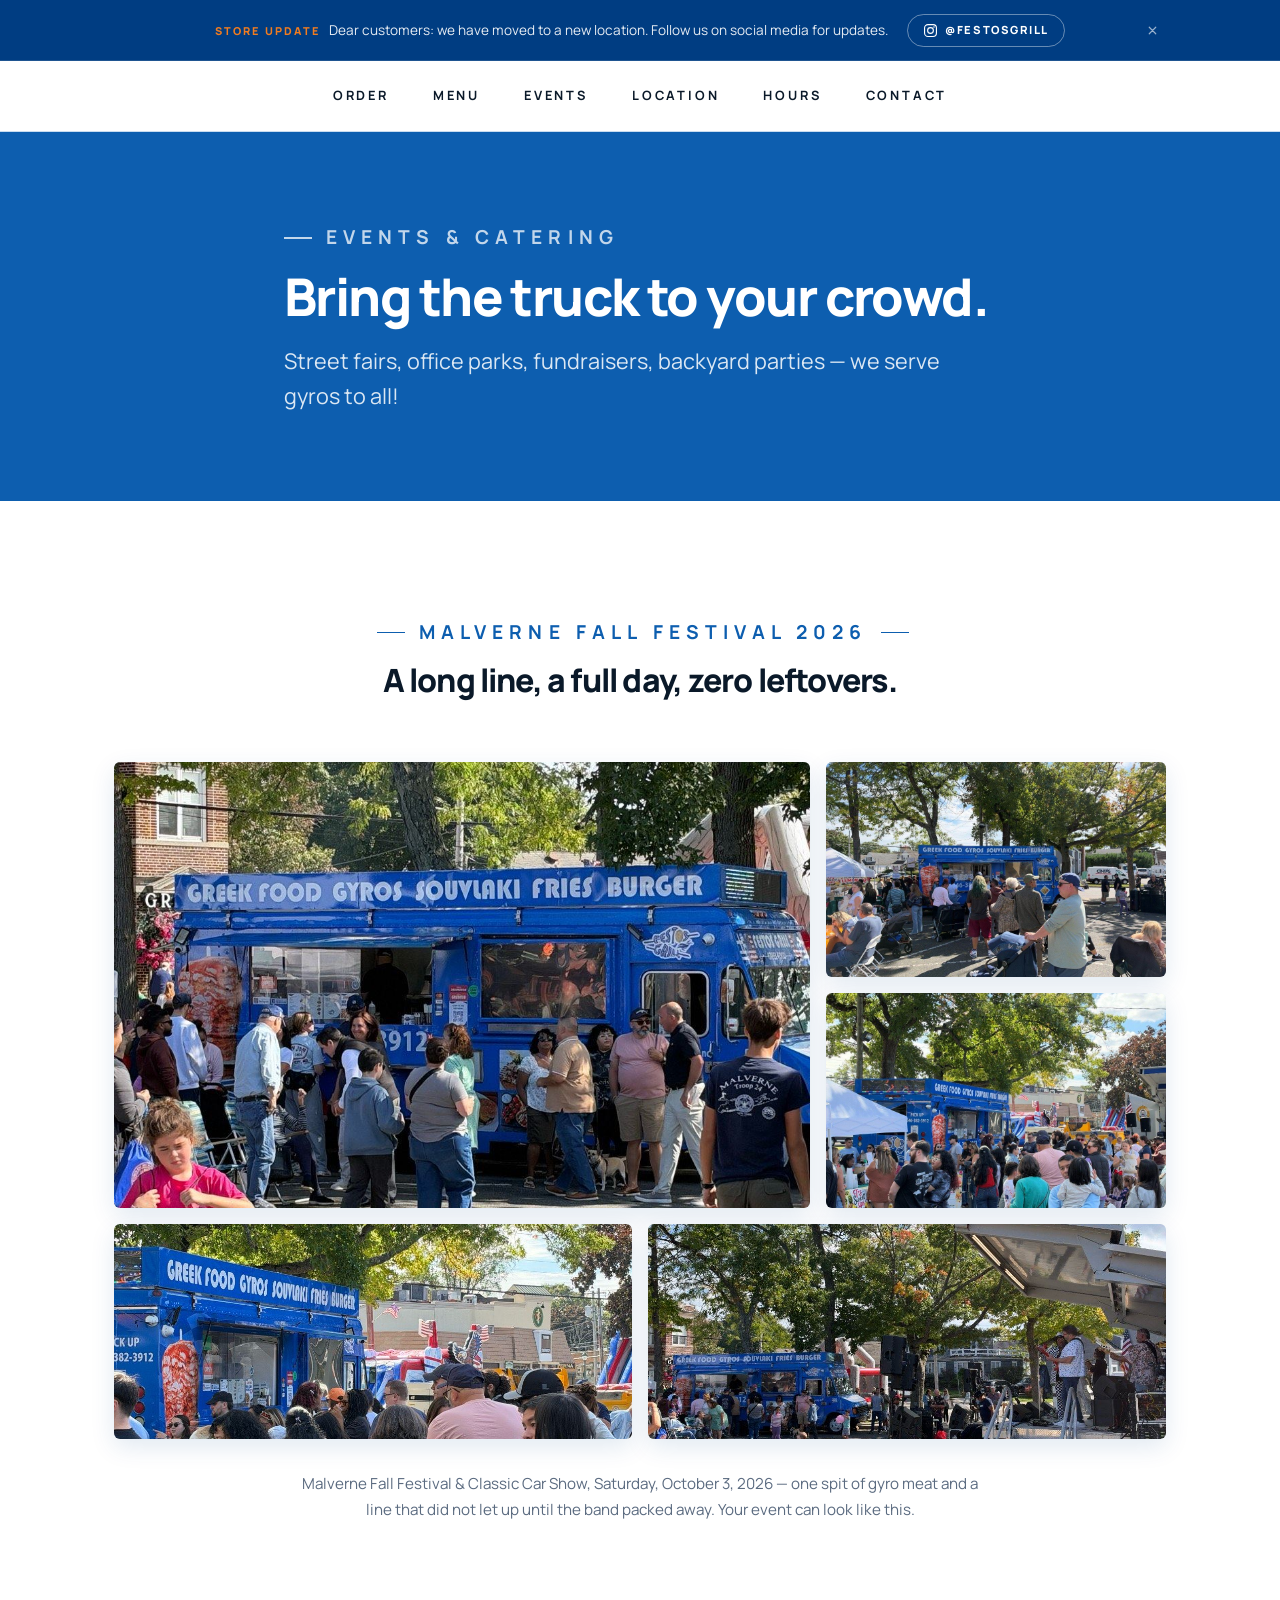
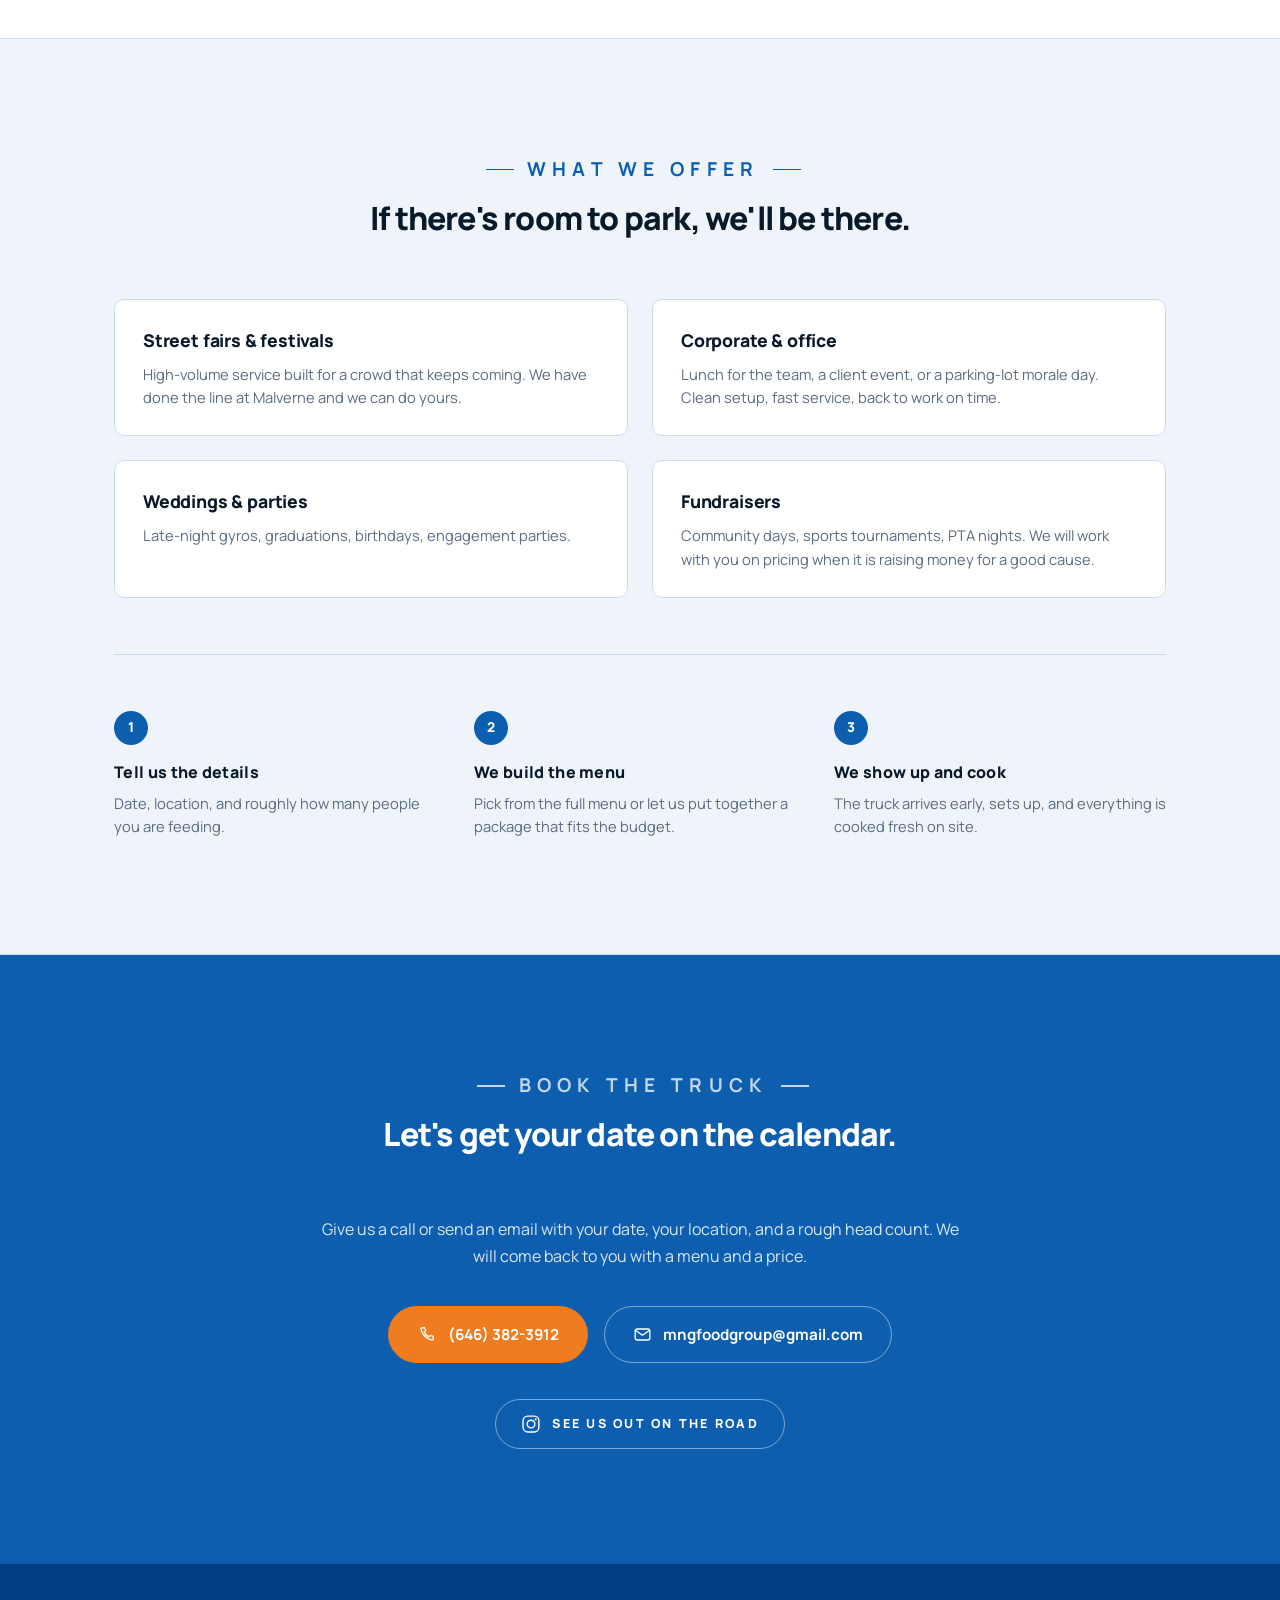
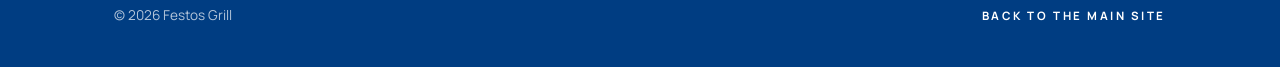
==== events/index.html @ 6ef4d1ba "Add an events and catering page at /events A standalone page rather than a section on the home page," ====
<!DOCTYPE html>
<html lang="en">
<head>
  <meta charset="UTF-8" />
  <meta name="viewport" content="width=device-width, initial-scale=1.0" />
  <title>Events &amp; Catering | Festos Grill</title>
  <meta name="description" content="Festos Grill catering — the Greek food truck for street fairs, office parks, weddings, school fundraisers, and private parties around New York." />
  <link rel="canonical" href="https://festosgrill.com/events/" />
  <link rel="icon" href="../favicon.ico" sizes="any" />
  <link rel="icon" type="image/png" sizes="32x32" href="../favicon-32.png" />
  <link rel="apple-touch-icon" href="../apple-touch-icon.png" />
  <link rel="preconnect" href="https://fonts.googleapis.com" />
  <link rel="preconnect" href="https://fonts.gstatic.com" crossorigin />
  <link href="https://fonts.googleapis.com/css2?family=Manrope:wght@300;400;500;700;800&family=Rubik:ital,wght@0,400;0,500;0,700;1,500;1,700&display=swap" rel="stylesheet" />
  <link rel="stylesheet" href="../styles.css" />
</head>
<body id="top">

  <div id="announcement"></div>
  <script src="../banner.js"></script>

  <header class="site-header">
    <div class="header-inner">
      <nav class="nav" id="nav" aria-label="Primary">
        <a href="../index.html#order">Order</a>
        <a href="../index.html#menu">Menu</a>
        <a href="index.html" aria-current="page">Events</a>
        <a href="../index.html#location">Location</a>
        <a href="../index.html#hours">Hours</a>
        <a href="../index.html#contact">Contact</a>
      </nav>
      <button class="nav-toggle" id="navToggle" aria-label="Toggle navigation" aria-controls="nav" aria-expanded="false">
        <span></span><span></span><span></span>
      </button>
    </div>
  </header>

  <main>

    <!-- =====================================================
         HERO — blue band
         ===================================================== -->
    <section class="section section-blue events-hero">
      <div class="container narrow">
        <p class="eyebrow on-blue">Events &amp; Catering</p>
        <h1>Bring the truck to your crowd.</h1>
        <p class="lede">
          Street fairs, office parks, fundraisers, backyard parties — we serve gyros to all!
        </p>
      </div>
    </section>

    <!-- =====================================================
         GALLERY — Malverne Fall Festival 2026
         ===================================================== -->
    <section class="section">
      <div class="container">
        <header class="section-head centered">
          <p class="eyebrow">Malverne Fall Festival 2026</p>
          <h2>A long line, a full day, zero leftovers.</h2>
        </header>

        <div class="event-gallery">
          <figure class="event-shot">
            <img src="malverne-1.jpg" width="1024" height="768" loading="lazy"
                 alt="The blue Festos Grill truck serving a crowd at the Malverne Fall Festival." />
          </figure>
          <figure class="event-shot">
            <img src="malverne-2.jpg" width="1024" height="768" loading="lazy"
                 alt="Festival-goers lined up at the truck window under autumn trees." />
          </figure>
          <figure class="event-shot">
            <img src="malverne-3.jpg" width="1024" height="768" loading="lazy"
                 alt="Families waiting for food with the festival midway behind them." />
          </figure>
          <figure class="event-shot">
            <img src="malverne-4.jpg" width="1024" height="768" loading="lazy"
                 alt="A packed crowd gathered at the service window of the truck." />
          </figure>
          <figure class="event-shot">
            <img src="malverne-5.jpg" width="1024" height="768" loading="lazy"
                 alt="The truck parked beside the festival stage while a band plays." />
          </figure>
        </div>

        <p class="event-caption">
          Malverne Fall Festival &amp; Classic Car Show, Saturday, October 3, 2026 — one spit
          of gyro meat and a line that did not let up until the band packed away. Your event
          can look like this.
        </p>
      </div>
    </section>

    <!-- =====================================================
         WHAT WE CATER + HOW IT WORKS — pale band
         ===================================================== -->
    <section class="section section-soft">
      <div class="container">

        <header class="section-head centered">
          <p class="eyebrow">What We Offer</p>
          <h2>If there's room to park, we'll be there.</h2>
        </header>

        <div class="catering-grid">
          <div class="catering-item">
            <h3>Street fairs &amp; festivals</h3>
            <p>High-volume service built for a crowd that keeps coming. We have done the
              line at Malverne and we can do yours.</p>
          </div>
          <div class="catering-item">
            <h3>Corporate &amp; office</h3>
            <p>Lunch for the team, a client event, or a parking-lot morale day. Clean setup,
              fast service, back to work on time.</p>
          </div>
          <div class="catering-item">
            <h3>Weddings &amp; parties</h3>
            <p>Late-night gyros, graduations, birthdays, engagement parties.</p>
          </div>
          <div class="catering-item">
            <h3>Fundraisers</h3>
            <p>Community days, sports tournaments, PTA nights. We will work with you on
              pricing when it is raising money for a good cause.</p>
          </div>
        </div>

        <ol class="steps">
          <li class="step">
            <span class="step-number">1</span>
            <h3>Tell us the details</h3>
            <p>Date, location, and roughly how many people you are feeding.</p>
          </li>
          <li class="step">
            <span class="step-number">2</span>
            <h3>We build the menu</h3>
            <p>Pick from the full menu or let us put together a package that fits the budget.</p>
          </li>
          <li class="step">
            <span class="step-number">3</span>
            <h3>We show up and cook</h3>
            <p>The truck arrives early, sets up, and everything is cooked fresh on site.</p>
          </li>
        </ol>
      </div>
    </section>

    <!-- =====================================================
         CONTACT CTA — blue
         ===================================================== -->
    <section class="section section-blue" id="book">
      <div class="container narrow">
        <header class="section-head centered">
          <p class="eyebrow on-blue">Book The Truck</p>
          <h2>Let's get your date on the calendar.</h2>
        </header>

        <p class="booking-note">
          Give us a call or send an email with your date, your location, and a rough head
          count. We will come back to you with a menu and a price.
        </p>

        <div class="cta-row">
          <a class="cta-button cta-button-solid" href="tel:+16463823912">
            <svg class="cta-icon" viewBox="0 0 24 24" aria-hidden="true" focusable="false">
              <path d="M6.5 3.5h3l1.5 4-2 1.5a12 12 0 0 0 6 6l1.5-2 4 1.5v3a1.5 1.5 0 0 1-1.7 1.5A17 17 0 0 1 5 5.2 1.5 1.5 0 0 1 6.5 3.5Z" />
            </svg>
            <span>(646) 382-3912</span>
          </a>
          <a class="cta-button" href="mailto:mngfoodgroup@gmail.com?subject=Catering%20enquiry">
            <svg class="cta-icon" viewBox="0 0 24 24" aria-hidden="true" focusable="false">
              <rect x="2.75" y="5" width="18.5" height="14" rx="2.5" />
              <path d="m3.5 7 8.5 6 8.5-6" />
            </svg>
            <span>mngfoodgroup@gmail.com</span>
          </a>
        </div>

        <a class="instagram-cta" href="https://www.instagram.com/festosgrill" target="_blank" rel="noopener">
          <svg class="instagram-cta-icon" viewBox="0 0 24 24" aria-hidden="true" focusable="false">
            <rect x="2.5" y="2.5" width="19" height="19" rx="5.5" />
            <circle cx="12" cy="12" r="4.6" />
            <circle class="instagram-cta-dot" cx="17.6" cy="6.4" r="1.25" />
          </svg>
          <span>See us out on the road</span>
        </a>
      </div>
    </section>

  </main>

  <footer class="site-footer">
    <div class="container">
      <div class="footer-inner">
        <p>&copy; <span id="year"></span> Festos Grill</p>
        <a href="../index.html" class="back-top">Back to the main site</a>
      </div>
    </div>
  </footer>

  <script src="../script.js"></script>
</body>
</html>
---- styles.css ----
/* ===========================================
   FESTOS GRILL — blue & white
   =========================================== */

:root {
  --blue:        #0d5eaf;
  --blue-deep:   #003d82;
  --orange:      #f07c20;
  --blue-line:   #c9dcef;
  --blue-soft:   #eef4fa;
  --white:       #ffffff;
  --ink:         #0a1929;
  --muted:       #5b6b80;

  --font: 'Manrope', system-ui, -apple-system, 'Segoe UI', Arial, sans-serif;
  --font-menu: 'Rubik', system-ui, -apple-system, 'Segoe UI', Arial, sans-serif;

  --container-max: 1100px;
  --container-pad: 1.5rem;
  --section-pad:   clamp(4.5rem, 9vw, 7.5rem);
  --header-height: 4.25rem;
}

*, *::before, *::after { box-sizing: border-box; }
* { margin: 0; padding: 0; }

html { scroll-behavior: smooth; -webkit-text-size-adjust: 100%; }

body {
  font-family: var(--font);
  color: var(--ink);
  background: var(--white);
  line-height: 1.65;
  font-size: 16px;
  -webkit-font-smoothing: antialiased;
  overflow-x: hidden;
}

img { max-width: 100%; display: block; }
a   { color: inherit; }

.container {
  max-width: var(--container-max);
  margin: 0 auto;
  padding: 0 var(--container-pad);
}
.container.narrow { max-width: 760px; }

.visually-hidden {
  position: absolute;
  width: 1px; height: 1px;
  padding: 0; margin: -1px;
  overflow: hidden; clip: rect(0,0,0,0);
  white-space: nowrap; border: 0;
}

/* ---------- ANNOUNCEMENT BANNER ---------- */
/* Sits above the sticky header and scrolls away with the page. Deep blue
   bookends the footer so the strip reads as part of the site chrome. */
.announcement {
  background: var(--blue-deep);
  color: rgba(255,255,255,0.9);
  border-bottom: 1px solid rgba(255,255,255,0.12);
}

.announcement-inner {
  position: relative;
  max-width: var(--container-max);
  margin: 0 auto;
  /* Wide side padding on both edges keeps the message optically centered
     next to the close button */
  padding: 0.85rem 3rem;
  display: flex;
  flex-wrap: wrap;
  align-items: center;
  justify-content: center;
  gap: 0.55rem 1.15rem;
}

.announcement-text {
  font-size: 0.85rem;
  line-height: 1.5;
  text-align: center;
  /* Generous cap: short messages stay on one line, long ones still wrap
     before the line gets hard to read */
  max-width: 100ch;
}

.announcement-label {
  display: inline-block;
  margin-right: 0.6rem;
  font-size: 0.68rem;
  font-weight: 800;
  letter-spacing: 0.2em;
  text-transform: uppercase;
  color: var(--orange);
  white-space: nowrap;
}

.announcement-link {
  display: inline-flex;
  align-items: center;
  gap: 0.45rem;
  flex-shrink: 0;
  padding: 0.4rem 0.95rem;
  border: 1px solid rgba(255,255,255,0.4);
  border-radius: 999px;
  text-decoration: none;
  color: var(--white);
  font-size: 0.7rem;
  font-weight: 800;
  letter-spacing: 0.14em;
  text-transform: uppercase;
  white-space: nowrap;
  transition: background-color 0.25s ease, border-color 0.25s ease, color 0.25s ease;
}
.announcement-link:hover {
  background: var(--white);
  border-color: var(--white);
  color: var(--blue-deep);
}

.announcement-icon {
  width: 15px; height: 15px;
  flex-shrink: 0;
  fill: none;
  stroke: currentColor;
  stroke-width: 1.8;
}
.announcement-icon-dot { fill: currentColor; stroke: none; }

.announcement-close {
  position: absolute;
  top: 50%;
  right: var(--container-pad);
  transform: translateY(-50%);
  display: flex;
  align-items: center;
  justify-content: center;
  width: 28px; height: 28px;
  border: 0;
  border-radius: 50%;
  background: none;
  color: rgba(255,255,255,0.6);
  cursor: pointer;
  transition: color 0.2s ease, background-color 0.2s ease;
}
.announcement-close svg {
  width: 13px; height: 13px;
  fill: none;
  stroke: currentColor;
  stroke-width: 2.2;
  stroke-linecap: round;
}
.announcement-close:hover {
  color: var(--white);
  background: rgba(255,255,255,0.12);
}

.announcement-link:focus-visible,
.announcement-close:focus-visible {
  outline: 2px solid var(--white);
  outline-offset: 2px;
}

/* ---------- HEADER ---------- */
.site-header {
  position: sticky;
  top: 0;
  z-index: 50;
  background: rgba(255,255,255,0.92);
  backdrop-filter: saturate(180%) blur(14px);
  -webkit-backdrop-filter: saturate(180%) blur(14px);
  border-bottom: 1px solid var(--blue-line);
}

.header-inner {
  display: flex;
  align-items: center;
  justify-content: center;
  padding: 1.1rem var(--container-pad);
  max-width: var(--container-max);
  margin: 0 auto;
  position: relative;
}

.nav {
  display: flex;
  align-items: center;
  gap: 2.75rem;
}

.nav a {
  text-decoration: none;
  font-size: 0.8rem;
  font-weight: 700;
  letter-spacing: 0.22em;
  text-transform: uppercase;
  color: var(--ink);
  position: relative;
  padding: 0.4rem 0;
  transition: color 0.2s ease;
}

.nav a::after {
  content: '';
  position: absolute;
  left: 50%;
  bottom: 0;
  width: 0; height: 2px;
  background: var(--blue);
  transition: width 0.3s ease, left 0.3s ease;
}

.nav a:hover { color: var(--blue); }
.nav a:hover::after { width: 100%; left: 0; }

.nav-toggle {
  display: none;
  background: none;
  border: 0;
  cursor: pointer;
  width: 36px; height: 36px;
  padding: 0;
  position: absolute;
  right: var(--container-pad);
  top: 50%;
  transform: translateY(-50%);
}
.nav-toggle span {
  display: block;
  width: 24px; height: 2px;
  background: var(--ink);
  margin: 5px auto;
  transition: transform 0.3s ease, opacity 0.3s ease;
}

/* ---------- HERO — plain white ---------- */
.hero {
  padding: clamp(5rem, 11vw, 8rem) 0 clamp(4.5rem, 10vw, 7rem);
  text-align: center;
  background-color: var(--white);
  background-image: url('hero-bg.jpg');
  background-size: cover;
  background-position: center;
  background-repeat: no-repeat;
}

.hero-logo {
  max-width: min(600px, 68vw);
  width: 100%;
  height: auto;
  margin: 0 auto 2.25rem;
  display: block;
  /* Dissolves any white image background into the page */
  mix-blend-mode: multiply;
}

.tagline {
  font-size: clamp(0.82rem, 1.6vw, 0.95rem);
  font-weight: 600;
  letter-spacing: 0.32em;
  text-transform: uppercase;
  color: var(--blue);
  max-width: 36rem;
  margin: 0 auto;
}

/* ---------- MARQUEE ---------- */
.marquee {
  background: var(--blue);
  color: var(--white);
  padding: 1.5rem 0;
  overflow: hidden;
  white-space: nowrap;
  border-top: 1px solid rgba(255,255,255,0.08);
  border-bottom: 1px solid rgba(255,255,255,0.08);
}

.marquee-track {
  display: inline-flex;
  align-items: center;
  gap: 0;
  animation: marquee-scroll 36s linear infinite;
  will-change: transform;
}

.marquee-item {
  font-size: clamp(1.15rem, 2.2vw, 1.75rem);
  font-weight: 800;
  letter-spacing: 0.12em;
  text-transform: uppercase;
  padding: 0 3rem;
  display: inline-flex;
  align-items: center;
  gap: 3rem;
}

.marquee-item::after {
  content: '✦';
  font-size: 0.65em;
  opacity: 0.6;
  font-style: normal;
  flex-shrink: 0;
}

@keyframes marquee-scroll {
  from { transform: translateX(0); }
  to   { transform: translateX(-50%); }
}

/* ---------- ORDER ONLINE ---------- */
.order-options {
  display: grid;
  grid-template-columns: repeat(2, 1fr);
  gap: 1.5rem;
}

.order-option {
  display: flex;
  flex-direction: column;
  align-items: center;
  justify-content: center;
  gap: 1rem;
  text-decoration: none;
  padding: 2rem 1.5rem 1.5rem;
  border: 1px solid var(--blue-line);
  border-radius: 14px;
  background: var(--white);
  box-shadow: 0 6px 20px rgba(10,77,140,0.07);
  transition: transform 0.25s ease, box-shadow 0.25s ease, border-color 0.25s ease;
}

.order-option img {
  height: 76px;
  width: auto;
  max-width: 100%;
  object-fit: contain;
  border-radius: 10px;
}

.order-option-note {
  font-size: 0.72rem;
  font-weight: 700;
  letter-spacing: 0.18em;
  text-transform: uppercase;
  color: var(--orange);
}

.order-option:hover {
  transform: translateY(-4px);
  border-color: var(--orange);
  box-shadow: 0 18px 40px rgba(240,124,32,0.24);
}
.order-option:active { transform: translateY(-1px); }

/* Paused state, applied by ordering.js. The cards keep their shape so the
   section does not reflow — they just stop inviting a click. */
.order-option.is-unavailable {
  background: var(--blue-soft);
  box-shadow: none;
  opacity: 0.75;
}
.order-option.is-unavailable img {
  filter: grayscale(1);
  opacity: 0.55;
}
.order-option.is-unavailable .order-option-note {
  color: var(--muted);
  letter-spacing: 0.14em;
}
.order-option.is-unavailable:hover,
.order-option.is-unavailable:active {
  transform: none;
  border-color: var(--blue-line);
  box-shadow: none;
}

.order-notice {
  max-width: 44rem;
  margin: 0 auto 1.5rem;
  padding: 0.9rem 1.35rem;
  border: 1px solid var(--blue-line);
  border-left: 3px solid var(--orange);
  border-radius: 12px;
  background: var(--white);
  color: var(--ink);
  font-size: 0.88rem;
  line-height: 1.6;
  text-align: center;
}

/* A pale band sets the order section apart from the white menu below it
   without competing with the full-blue sections further down. Padding is
   tightened because the marquee above already reads as a divider. */
#order {
  padding: clamp(2.25rem, 4.5vw, 3.25rem) 0 clamp(2.5rem, 5vw, 3.5rem);
  background: var(--blue-soft);
  border-bottom: 1px solid var(--blue-line);
}
/* General sibling, not adjacent — the ordering.js tag sits between the
   two sections */
#order ~ #menu { padding-top: clamp(2rem, 4vw, 3rem); }

/* ---------- SECTIONS ---------- */
.section { padding: var(--section-pad) 0; }

.section-blue {
  background: var(--blue);
  color: var(--white);
}

/* Faded map behind the location heading */
#location {
  position: relative;
  overflow: hidden;
}
#location::before {
  content: '';
  position: absolute;
  inset: 0;
  background-image: url('map.png');
  background-size: cover;
  background-position: center;
  opacity: 0.18;
  pointer-events: none;
}
#location > .container { position: relative; }

.section-head { margin-bottom: clamp(2.5rem, 5vw, 4rem); }
.section-head.centered {
  display: flex;
  flex-direction: column;
  align-items: center;
  text-align: center;
}
.section-head.centered .eyebrow { justify-content: center; }

.eyebrow {
  /* Stays at 1rem on narrow screens — the wide letter-spacing plus the
     flanking rules already fill the container there */
  font-size: clamp(1rem, 2.6vw, 1.2rem);
  font-weight: 700;
  letter-spacing: 0.32em;
  text-transform: uppercase;
  color: var(--blue);
  margin-bottom: 1rem;
  display: inline-flex;
  align-items: center;
  gap: 0.85rem;
  margin-right: -0.32em; /* offset trailing letter-spacing for true centering */
}
.eyebrow::before {
  content: '';
  width: 28px; height: 1.5px;
  background: currentColor;
  flex-shrink: 0;
}
.eyebrow.on-blue { color: rgba(255,255,255,0.75); }

/* Footnote marker linking to the pricing note in the footer */
.footnote-ref {
  margin-left: -0.2em;
  font-size: 0.85em;
  letter-spacing: normal;
  vertical-align: super;
  text-decoration: none;
  color: var(--orange);
  transition: opacity 0.2s ease;
}
.footnote-ref:hover { opacity: 0.65; }

.section-head.centered .eyebrow::after {
  content: '';
  width: 28px; height: 1.5px;
  background: currentColor;
  flex-shrink: 0;
}

.section h2 {
  font-family: var(--font);
  font-weight: 800;
  font-size: clamp(1.25rem, 6vw, 2rem);
  line-height: 1.05;
  letter-spacing: -0.025em;
  color: var(--ink);
}
.section-blue h2 { color: var(--white); }

.section h3 {
  font-family: var(--font);
  font-weight: 800;
  font-size: 1rem;
  letter-spacing: 0.16em;
  text-transform: uppercase;
  color: var(--blue-deep);
  margin-bottom: 1rem;
}
.section-blue h3 { color: rgba(255,255,255,0.85); }

/* ---------- MENU GRID (portrait cards) ---------- */
.menu-grid {
  display: grid;
  grid-template-columns: repeat(3, 1fr);
  gap: 2.25rem 1.75rem;
}

.menu-card {
  display: flex;
  flex-direction: column;
  transition: transform 0.4s ease;
}
.menu-card:hover { transform: translateY(-6px); }

.menu-photo {
  aspect-ratio: 4 / 5;
  background: var(--blue-soft);
  border: 1px solid var(--blue-line);
  border-radius: 4px;
  position: relative;
  overflow: hidden;
  margin-bottom: 1.25rem;
  box-shadow: 0 6px 20px rgba(10,77,140,0.07);
  transition: box-shadow 0.4s ease, border-color 0.4s ease;
}
.menu-card:hover .menu-photo {
  box-shadow: 0 20px 48px rgba(10,77,140,0.18);
  border-color: var(--blue);
}

/* Placeholder icon — centered in the card when no image is present */
.photo-placeholder {
  position: absolute;
  inset: 0;
  display: flex;
  align-items: center;
  justify-content: center;
  color: var(--blue);
  opacity: 0.28;
}
.photo-placeholder svg { width: 52px; height: 52px; }

/* Real image fills the card and covers the placeholder */
.menu-photo img {
  position: absolute;
  inset: 0;
  width: 100%;
  height: 100%;
  object-fit: cover;
  transition: transform 0.5s ease;
}
.menu-card:hover .menu-photo img { transform: scale(1.04); }

.menu-info { flex: 1; }

.menu-title-row {
  display: flex;
  align-items: baseline;
  justify-content: space-between;
  gap: 0.75rem;
  margin-bottom: 0.45rem;
}

.menu-title-row h3 {
  font-family: var(--font);
  font-weight: 800;
  font-size: 1.25rem;
  letter-spacing: -0.01em;
  color: var(--ink);
  text-transform: none;
  margin-bottom: 0;
}

.price {
  font-size: 0.92rem;
  font-weight: 700;
  color: var(--blue);
  white-space: nowrap;
  flex-shrink: 0;
}

.menu-info > p {
  font-size: 0.92rem;
  color: var(--muted);
  line-height: 1.6;
}

/* ---------- MENU (text) ---------- */
/* Header here is an eyebrow with no h2, so the default heading spacing
   leaves a large gap above the menu */
#menu .section-head { margin-bottom: clamp(1.75rem, 3.5vw, 2.75rem); }
#menu .eyebrow { margin-bottom: 0; }

/* A single column, held to a readable measure rather than the full
   container width */
.menu-text {
  font-family: var(--font-menu);
  max-width: 44rem;
  margin: 0 auto;
}

.menu-group + .menu-group { margin-top: clamp(2.75rem, 5vw, 3.75rem); }

/* Rules run the full measure and flank the title, so each category reads
   as its own band in the long scroll */
#menu .menu-group-title {
  display: flex;
  align-items: center;
  gap: 1.15rem;
  font-family: var(--font-menu);
  font-size: clamp(1.3rem, 3vw, 1.65rem);
  font-weight: 700;
  letter-spacing: 0.02em;
  line-height: 1.2;
  text-transform: uppercase;
  color: var(--blue);
  margin-bottom: 1.4rem;
}
#menu .menu-group-title::before,
#menu .menu-group-title::after {
  content: '';
  flex: 1;
  height: 1px;
  background: var(--blue-line);
}

/* Sits under the title and applies to every item below it */
.menu-group-note {
  max-width: 38rem;
  margin: -0.6rem auto 1.6rem;
  text-align: center;
  font-size: 0.9rem;
  line-height: 1.55;
  color: var(--muted);
}

/* Add-ons and swaps, set apart from the items they qualify */
.menu-group-aside {
  margin-top: 1.6rem;
  text-align: center;
  font-size: 0.85rem;
  line-height: 1.55;
  color: var(--muted);
}
.menu-group-aside::before { content: '('; }
.menu-group-aside::after  { content: ')'; }

.menu-items { list-style: none; }
.menu-item + .menu-item { margin-top: 1.5rem; }

/* Name left, price pinned right — the width of a single column is what
   makes this pairing legible */
.menu-item-head {
  display: flex;
  align-items: baseline;
  justify-content: space-between;
  gap: 1.25rem;
  font-size: 1.05rem;
  font-weight: 700;
  font-style: italic;
  line-height: 1.35;
  color: var(--ink);
}

.menu-item-price {
  font-style: normal;
  color: var(--blue);
  white-space: nowrap;
}

.menu-item-desc {
  margin-top: 0.3rem;
  max-width: 38rem;
  font-size: 0.9rem;
  line-height: 1.55;
  color: var(--muted);
}

/* ---------- EVENTS PAGE ---------- */
.section-soft {
  background: var(--blue-soft);
  border-top: 1px solid var(--blue-line);
  border-bottom: 1px solid var(--blue-line);
}

.events-hero { padding: clamp(3.5rem, 7vw, 5.5rem) 0; }

.events-hero h1 {
  font-weight: 800;
  font-size: clamp(2rem, 6vw, 3.25rem);
  line-height: 1.05;
  letter-spacing: -0.03em;
  color: var(--white);
  margin-bottom: 1.25rem;
}

/* Mosaic: one tall feature on the left, two stacked beside it, two across
   the bottom. Every tile stays landscape so the photos never read as a
   vertical stack. */
.event-gallery {
  display: grid;
  grid-template-columns: repeat(6, 1fr);
  grid-auto-rows: clamp(140px, 17vw, 215px);
  gap: 1rem;
}

.event-shot {
  position: relative;
  overflow: hidden;
  border-radius: 6px;
  background: var(--blue-soft);
  box-shadow: 0 8px 24px rgba(10,77,140,0.12);
}
.event-shot:nth-child(1) { grid-column: span 4; grid-row: span 2; }
.event-shot:nth-child(2) { grid-column: span 2; }
.event-shot:nth-child(3) { grid-column: span 2; }
.event-shot:nth-child(4) { grid-column: span 3; }
.event-shot:nth-child(5) { grid-column: span 3; }

.event-shot img {
  width: 100%;
  height: 100%;
  object-fit: cover;
  transition: transform 0.6s ease;
}
.event-shot:hover img { transform: scale(1.04); }

.event-caption {
  max-width: 44rem;
  margin: 2rem auto 0;
  text-align: center;
  font-size: 0.95rem;
  line-height: 1.7;
  color: var(--muted);
}

.catering-grid {
  display: grid;
  grid-template-columns: repeat(2, 1fr);
  gap: 1.5rem;
}

.catering-item {
  padding: 1.6rem 1.75rem;
  background: var(--white);
  border: 1px solid var(--blue-line);
  border-radius: 10px;
}

.section .catering-item h3 {
  font-size: 1.1rem;
  letter-spacing: -0.01em;
  text-transform: none;
  color: var(--ink);
  margin-bottom: 0.5rem;
}

.catering-item p {
  font-size: 0.92rem;
  line-height: 1.6;
  color: var(--muted);
}

.steps {
  list-style: none;
  display: grid;
  grid-template-columns: repeat(3, 1fr);
  gap: 1.75rem;
  margin-top: clamp(2.5rem, 5vw, 3.5rem);
  padding-top: clamp(2.5rem, 5vw, 3.5rem);
  border-top: 1px solid var(--blue-line);
}

.step-number {
  display: flex;
  align-items: center;
  justify-content: center;
  width: 34px; height: 34px;
  margin-bottom: 0.9rem;
  border-radius: 50%;
  background: var(--blue);
  color: var(--white);
  font-size: 0.85rem;
  font-weight: 800;
}

.section .step h3 {
  font-size: 1rem;
  letter-spacing: 0.02em;
  text-transform: none;
  color: var(--ink);
  margin-bottom: 0.4rem;
}

.step p {
  font-size: 0.92rem;
  line-height: 1.6;
  color: var(--muted);
}

.booking-note {
  max-width: 40rem;
  margin: 0 auto;
  text-align: center;
  font-size: 1rem;
  line-height: 1.7;
  color: rgba(255,255,255,0.85);
}

.cta-row {
  display: flex;
  flex-wrap: wrap;
  justify-content: center;
  gap: 1rem;
  margin-top: 2.25rem;
}

.cta-button {
  display: inline-flex;
  align-items: center;
  gap: 0.7rem;
  padding: 0.95rem 1.75rem;
  border: 1px solid rgba(255,255,255,0.45);
  border-radius: 999px;
  text-decoration: none;
  color: var(--white);
  font-size: 0.95rem;
  font-weight: 700;
  transition: transform 0.25s ease, background-color 0.25s ease, border-color 0.25s ease, box-shadow 0.25s ease;
}
.cta-button:hover {
  transform: translateY(-2px);
  background: rgba(255,255,255,0.12);
  border-color: var(--white);
  box-shadow: 0 14px 30px rgba(0,0,0,0.18);
}
.cta-button:active { transform: translateY(0); }

/* The phone number is the action we want most, so it carries the solid fill */
.cta-button-solid {
  background: var(--orange);
  border-color: var(--orange);
}
.cta-button-solid:hover {
  background: var(--white);
  border-color: var(--white);
  color: var(--blue);
}

.cta-icon {
  width: 19px; height: 19px;
  flex-shrink: 0;
  fill: none;
  stroke: currentColor;
  stroke-width: 1.7;
  stroke-linecap: round;
  stroke-linejoin: round;
}

/* ---------- ABOUT ---------- */
.lede {
  font-size: clamp(1.1rem, 2vw, 1.35rem);
  line-height: 1.6;
  color: rgba(255,255,255,0.85);
  max-width: 42rem;
}

/* ---------- LOCATION ---------- */
.two-col {
  display: grid;
  grid-template-columns: 1.2fr 1fr;
  gap: 4rem;
  align-items: start;
}

/* Header here is an eyebrow with no h2, so the default heading spacing
   leaves a large gap above the card */
#hours { padding: clamp(3rem, 6vw, 4.5rem) 0; }
#hours .section-head { margin-bottom: clamp(1.25rem, 2.5vw, 1.75rem); }
#hours .eyebrow { margin-bottom: 0; }

.hours-card {
  background: var(--blue-soft);
  border: 1px solid var(--blue-line);
  border-radius: 4px;
  padding: 1.25rem 2rem;
}

.hours-card.centered-hours {
  max-width: 27rem;
  margin: 0 auto;
}

.hours-card h3 {
  margin-bottom: 0.75rem;
  color: var(--blue-deep);
}

.hours { list-style: none; }

.hours li {
  display: flex;
  justify-content: space-between;
  align-items: baseline;
  padding: 0.55rem 0;
  border-bottom: 1px solid var(--blue-line);
  font-size: 0.95rem;
}
.hours li:last-child { border-bottom: 0; }
.hours li span:first-child { font-weight: 700; }
.hours li span:last-child  { color: var(--muted); }

.hours.hours-centered li {
  display: grid;
  grid-template-columns: 1fr 1fr;
  column-gap: 1.5rem;
}

.hours.hours-centered li span:first-child {
  justify-self: end;
}

.hours.hours-centered li span:last-child {
  justify-self: start;
}

/* ---------- CONTACT ---------- */
.contact-list {
  list-style: none;
  max-width: 30rem;
  margin: 0 auto;
}
.section-head.centered ~ .contact-list { margin: 0 auto; }

.contact-list li {
  display: flex;
  justify-content: space-between;
  align-items: baseline;
  padding: 1.1rem 0;
  border-bottom: 1px solid rgba(255,255,255,0.18);
  gap: 1.5rem;
}

.contact-list li span {
  font-size: 0.75rem;
  letter-spacing: 0.22em;
  text-transform: uppercase;
  color: rgba(255,255,255,0.6);
  font-weight: 700;
  flex-shrink: 0;
}

.contact-list li a {
  text-decoration: none;
  color: var(--white);
  font-size: 1.05rem;
  font-weight: 500;
  transition: opacity 0.2s ease;
}
.contact-list li a:hover { opacity: 0.75; }

.instagram-cta {
  display: flex;
  align-items: center;
  justify-content: center;
  gap: 0.7rem;
  width: fit-content;
  margin: 2.25rem auto 0;
  padding: 0.85rem 1.6rem;
  border: 1px solid rgba(255,255,255,0.45);
  border-radius: 999px;
  text-decoration: none;
  color: var(--white);
  font-size: 0.78rem;
  font-weight: 800;
  letter-spacing: 0.18em;
  text-transform: uppercase;
  transition: transform 0.25s ease, background-color 0.25s ease, border-color 0.25s ease, box-shadow 0.25s ease;
}

.instagram-cta-icon {
  width: 20px;
  height: 20px;
  flex-shrink: 0;
  fill: none;
  stroke: currentColor;
  stroke-width: 1.7;
}
.instagram-cta-dot { fill: currentColor; stroke: none; }

.instagram-cta:hover {
  transform: translateY(-2px);
  background: var(--white);
  border-color: var(--white);
  color: var(--blue);
  box-shadow: 0 14px 30px rgba(0,0,0,0.18);
}
.instagram-cta:active { transform: translateY(0); }

/* ---------- FOOTER ---------- */
.site-footer {
  padding: 2.5rem 0;
  background: var(--blue-deep);
  color: rgba(255,255,255,0.7);
  font-size: 0.85rem;
}
.footer-note {
  max-width: 62ch;
  margin: 0 auto 1.75rem;
  padding-bottom: 1.75rem;
  border-bottom: 1px solid rgba(255,255,255,0.14);
  font-size: 0.75rem;
  line-height: 1.7;
  text-align: center;
  color: rgba(255,255,255,0.55);
  transition: color 0.3s ease;
}
.footer-note:target { color: rgba(255,255,255,0.85); }

.footer-inner {
  display: flex;
  justify-content: space-between;
  align-items: center;
  flex-wrap: wrap;
  gap: 1rem;
}
.back-top {
  text-decoration: none;
  font-size: 0.72rem;
  font-weight: 700;
  letter-spacing: 0.22em;
  text-transform: uppercase;
  color: var(--white);
  transition: opacity 0.2s ease;
}
.back-top:hover { opacity: 0.65; }

/* ---------- RESPONSIVE ---------- */
@media (max-width: 900px) {
  .menu-grid { grid-template-columns: repeat(2, 1fr); gap: 1.75rem 1.25rem; }
}

@media (max-width: 820px) {
  .two-col { grid-template-columns: 1fr; gap: 2.5rem; }
  .steps { grid-template-columns: 1fr; gap: 1.5rem; }
}

/* Two across, still landscape. The mosaic spans are dropped so every tile
   gets equal weight. */
@media (max-width: 760px) {
  .event-gallery {
    grid-template-columns: repeat(2, 1fr);
    grid-auto-rows: auto;
    gap: 0.75rem;
  }
  .event-shot:nth-child(n) { grid-column: span 1; grid-row: span 1; }
  .event-shot { aspect-ratio: 4 / 3; }
  .event-shot:nth-child(1) { grid-column: span 2; aspect-ratio: 16 / 9; }
  .catering-grid { grid-template-columns: 1fr; gap: 1rem; }
  .cta-button { width: 100%; justify-content: center; }
}

@media (max-width: 640px) {
  .menu-grid { grid-template-columns: 1fr; gap: 2rem; }
  .order-options { grid-template-columns: 1fr; gap: 1rem; }
  .order-option { padding: 1.75rem 1.25rem 1.25rem; }
  .order-option img { height: 64px; }
}

@media (max-width: 720px) {
  .announcement-inner { padding: 0.75rem 2.5rem; }
  .announcement-text { font-size: 0.8rem; }
  /* Larger tap target, same visual size */
  .announcement-close { width: 36px; height: 36px; right: 0.4rem; }

  .nav {
    position: fixed;
    top: 0;
    left: 0;
    right: 0;
    z-index: 40;
    flex-direction: column;
    align-items: stretch;
    gap: 0;
    padding: var(--header-height) var(--container-pad) 1.5rem;
    background: var(--white);
    border-bottom: 1px solid var(--blue-line);
    transform: translateY(-100%);
    transition: transform 0.35s ease, visibility 0.35s ease;
    visibility: hidden;
    pointer-events: none;
  }
  .nav.open {
    transform: translateY(0);
    visibility: visible;
    pointer-events: auto;
  }

  .nav a {
    padding: 1.1rem 0;
    border-bottom: 1px solid var(--blue-line);
    font-size: 0.82rem;
    text-align: center;
  }
  .nav a::after { display: none; }
  .nav a:last-child { border-bottom: 0; }

  .nav-toggle {
    display: block;
    z-index: 51;
  }
  .nav-toggle.open span:nth-child(1) { transform: translateY(7px) rotate(45deg); }
  .nav-toggle.open span:nth-child(2) { opacity: 0; }
  .nav-toggle.open span:nth-child(3) { transform: translateY(-7px) rotate(-45deg); }
}

@media (prefers-reduced-motion: reduce) {
  *, *::before, *::after {
    transition-duration: 0.01ms !important;
    animation-duration: 0.01ms !important;
    scroll-behavior: auto !important;
  }
  .marquee-track { animation: none; }
}
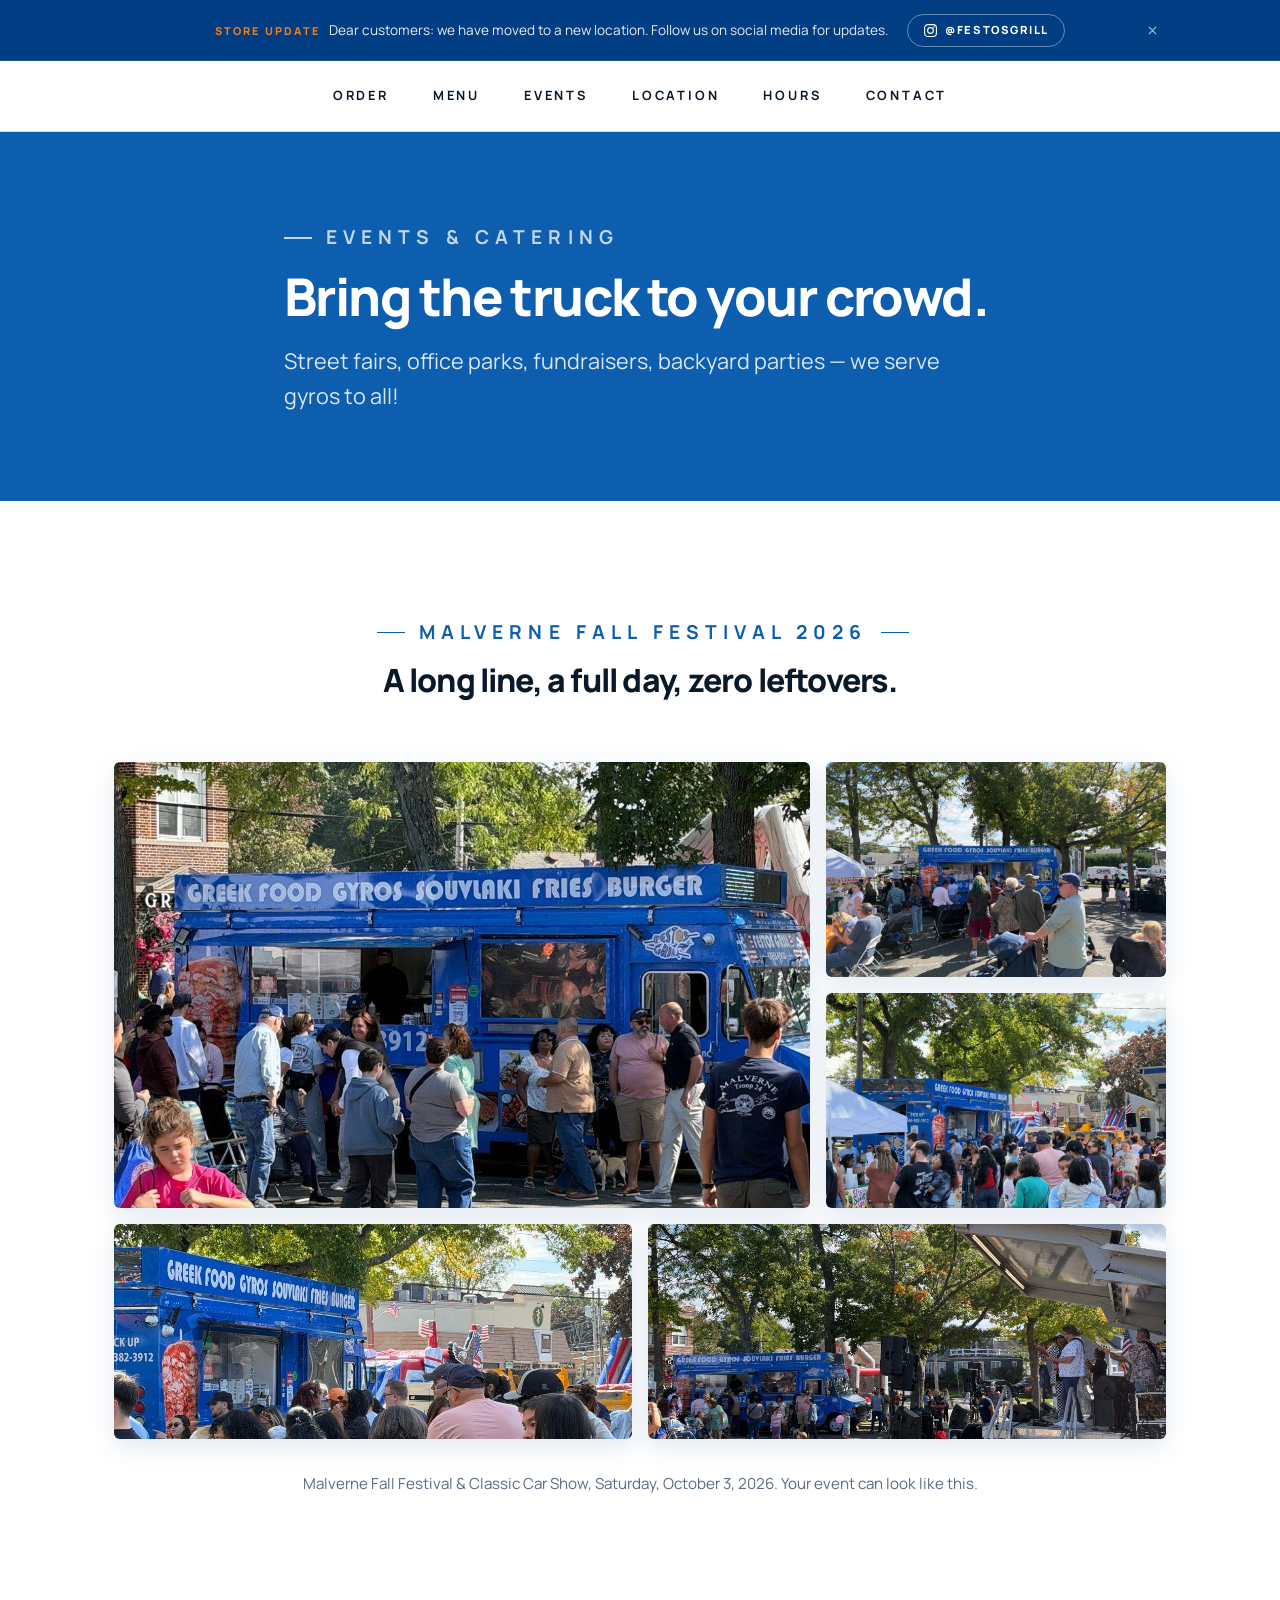
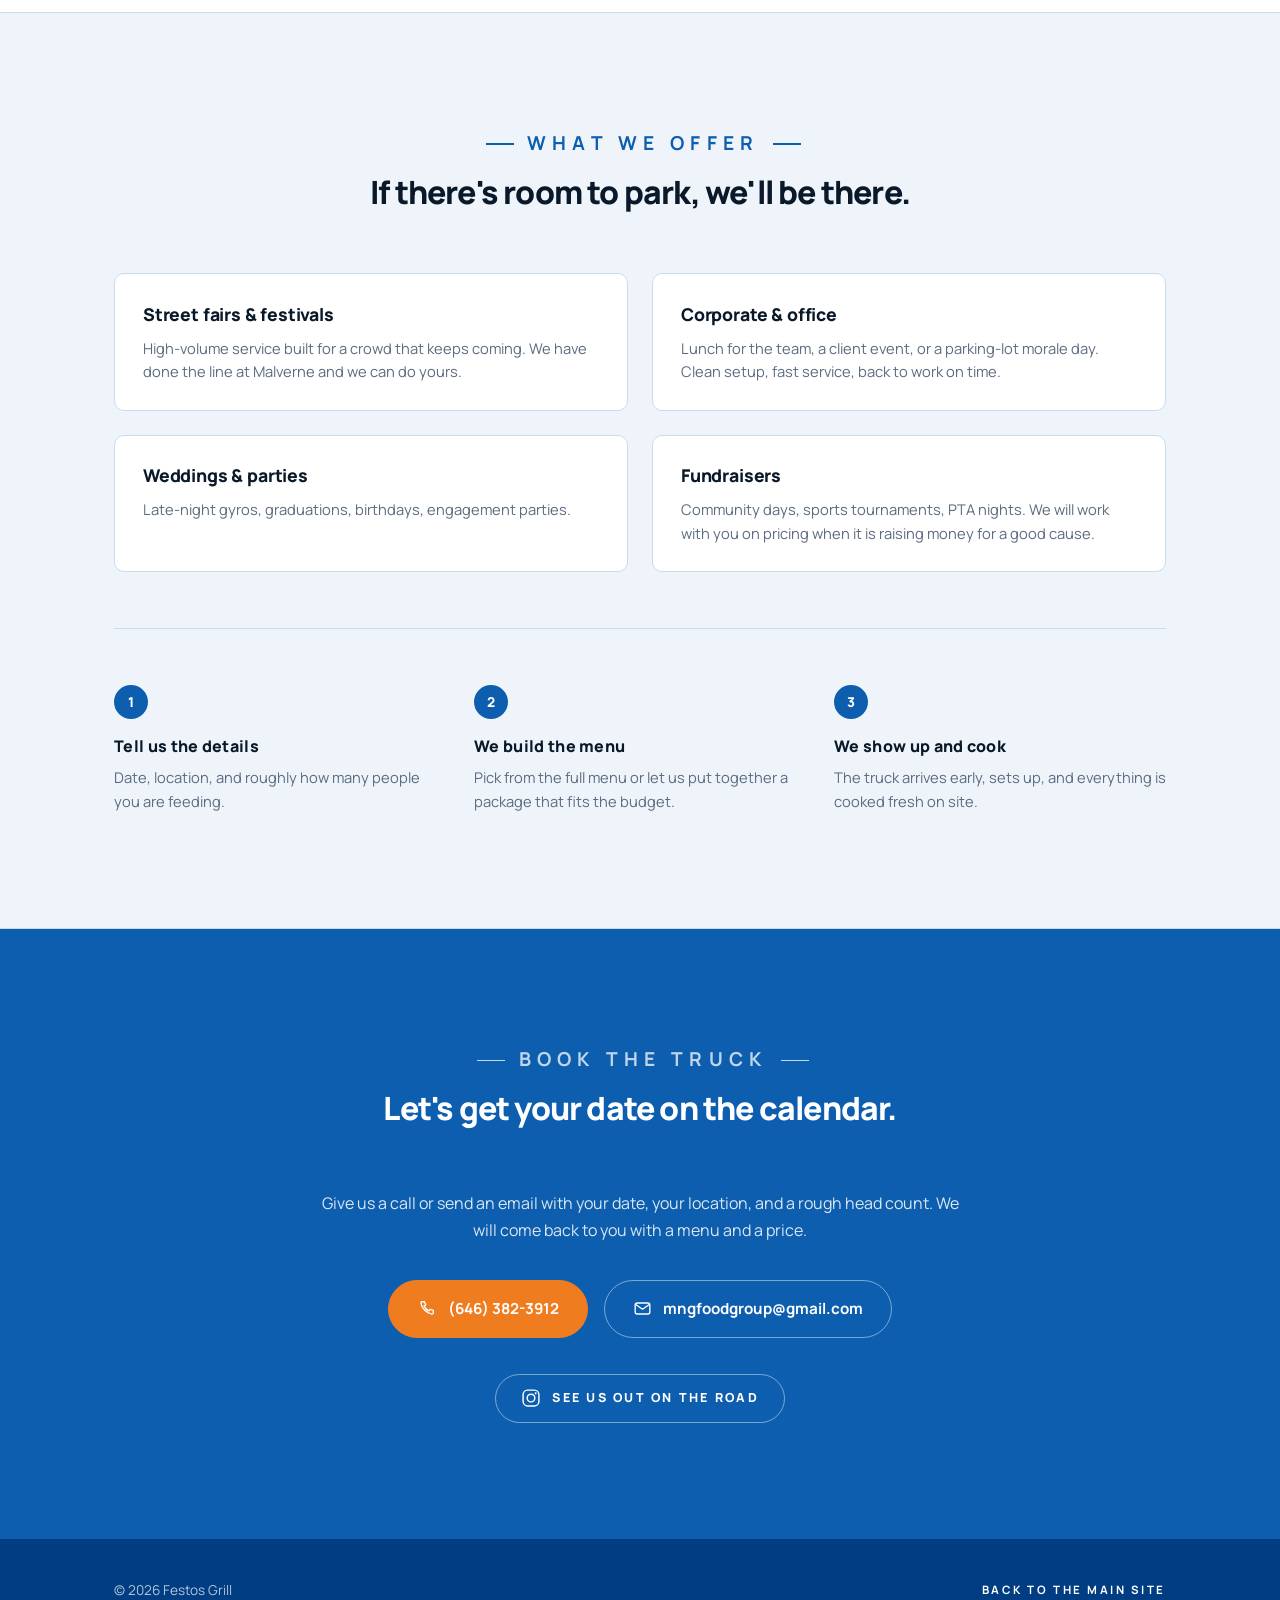
==== commit 620fce83: "." ====
--- a/events/index.html
+++ b/events/index.html
@@ -84,8 +84,7 @@
         </div>
 
         <p class="event-caption">
-          Malverne Fall Festival &amp; Classic Car Show, Saturday, October 3, 2026 — one spit
-          of gyro meat and a line that did not let up until the band packed away. Your event
+          Malverne Fall Festival &amp; Classic Car Show, Saturday, October 3, 2026. Your event
           can look like this.
         </p>
       </div>
